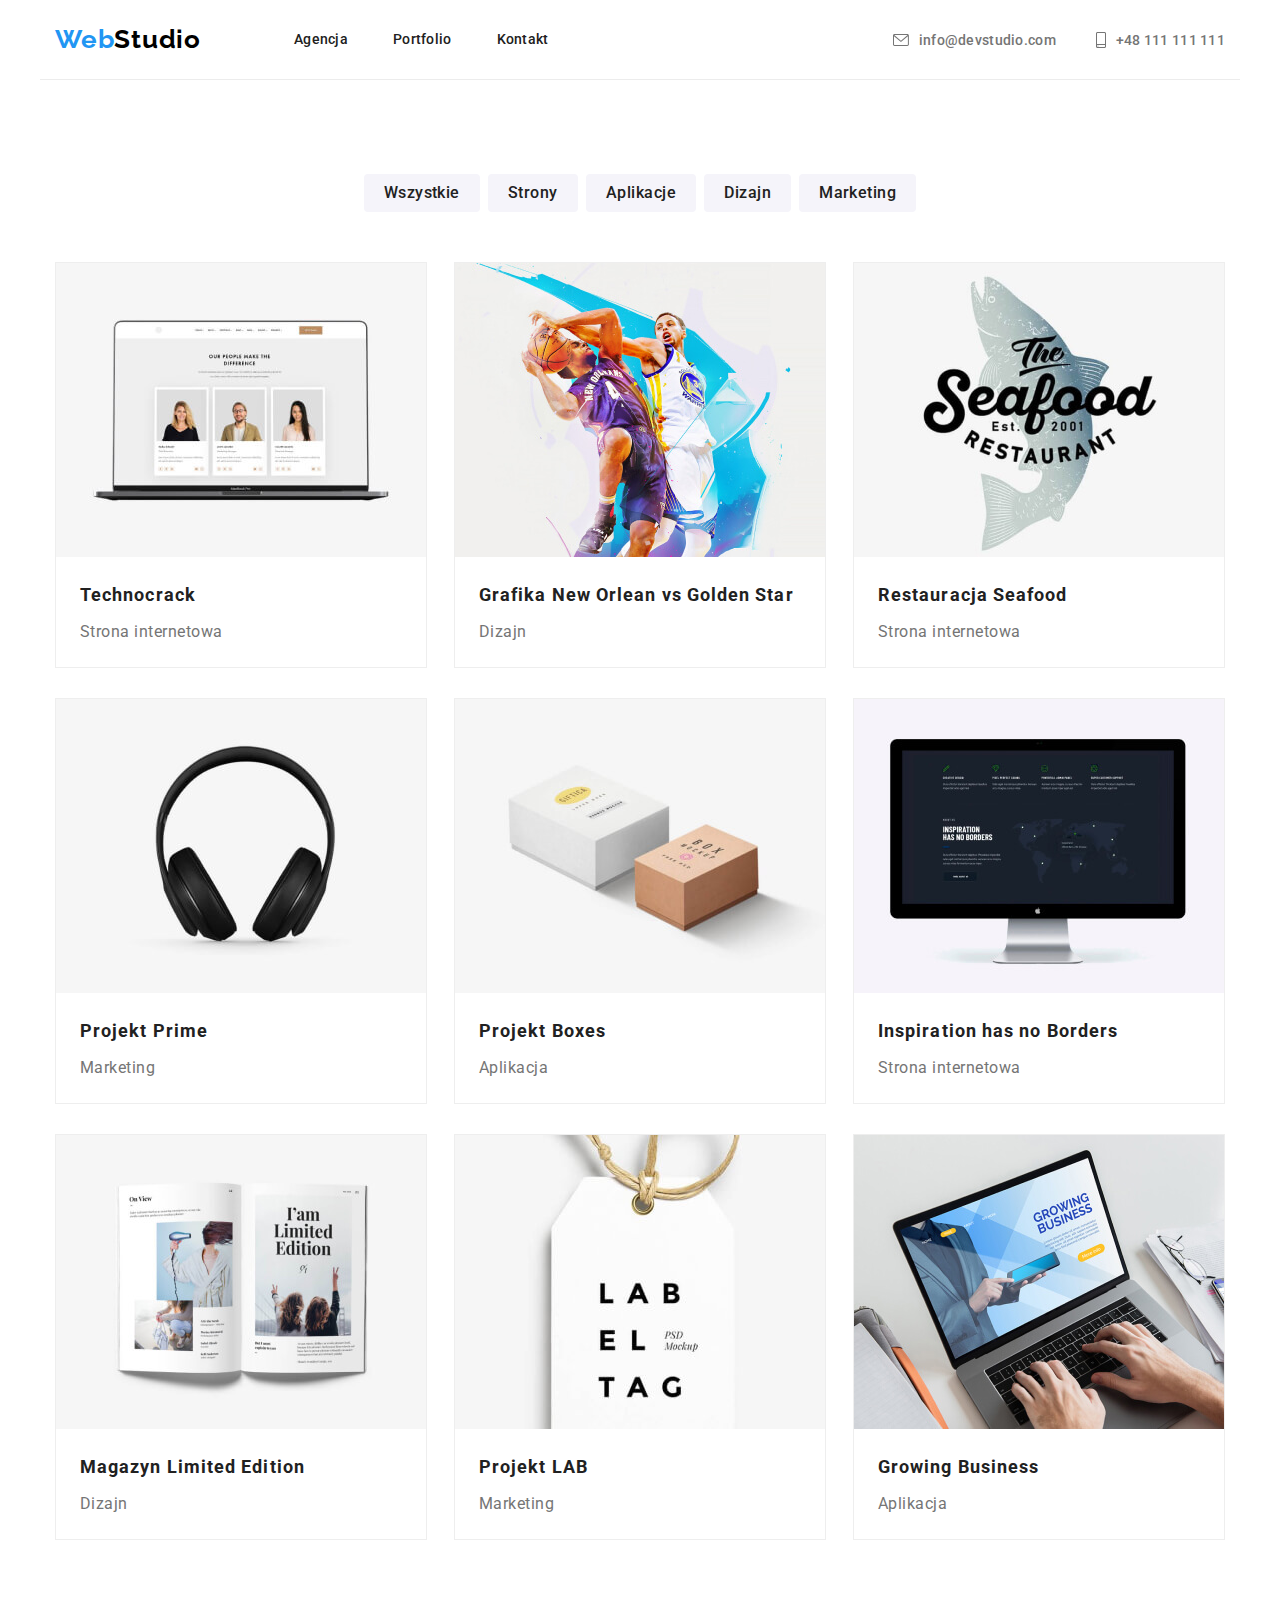
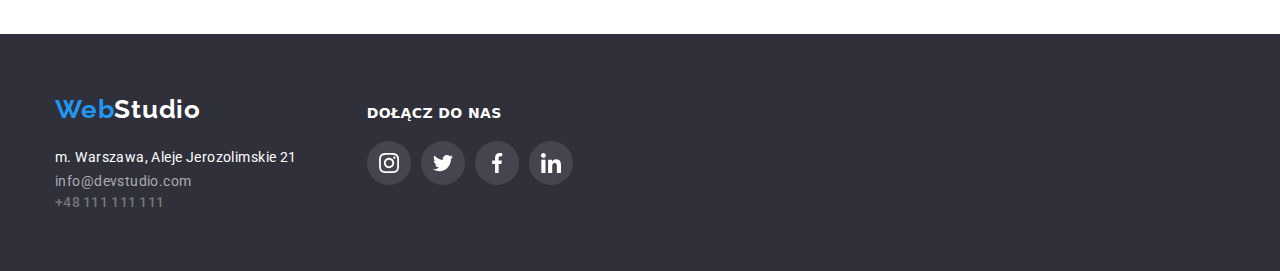
==== portfolio.html @ 9074f6f0 "kopiowanie plików z poprzedniego zadania" ====
<!DOCTYPE html>
<html lang="en">
<head>
    <meta charset="UTF-8">
    <meta http-equiv="X-UA-Compatible" content="IE=edge">
    <meta name="viewport" content="width=device-width, initial-scale=1.0">
    <link rel="stylesheet" href="https://cdnjs.cloudflare.com/ajax/libs/modern-normalize/1.0.0/modern-normalize.min.css">
    <link rel="stylesheet" href="css/styles.css">
    <link rel="preconnect" href="https://fonts.gstatic.com">
    <link href="https://fonts.googleapis.com/css2?family=Roboto:wght@400;500;700;900&display=swap" 
    rel="stylesheet">
    <link href="https://fonts.googleapis.com/css2?family=Raleway:wght@700&display=swap" 
    rel="stylesheet">
    <title>Portfolio</title>
</head>
<body>

    <header class="header">
        <div class="container">
        <div class="navigation-logo">   
        <a class="header-logo" href="#"><span class="nazwa-klasy">Web</span><span class="nazwa-klasy-2">Studio</span></a>
    </div>
    

   <nav class="navigation">
    <ul class="navigation-list">
        <li class="navigation-list-item">
            <a class="navigation-list-link" href="index.html">Agencja</a>
        </li>
        <li class="navigation-list-item">
            <a class="navigation-list-link" href="portfolio.html">Portfolio</a>
        </li>
        <li class="navigation-list-item">
            <a class="navigation-list-link" href="#">Kontakt</a>
        </li>
    </ul>
   </nav>

   <div class="contact">
    <ul class="contact_envelope">
        <li class="contact_envelope_li">
    <a class="adress_email_telefon" href="mailto:info@devstudio.com"><svg class="icon_envelope" width="16" height="12"><use href="./images/icons.svg#icon-envelope">
    </use></svg>info@devstudio.com
    </a></li></ul>
    <ul class="contact_phone">
        <li class="contact_phone_li">
    <a class="adress_email_telefon" href="tel:+48111111111"><svg class="icon_phone" width="10" height="16"><use href="./images/icons.svg#icon-smartphone">
    </use></svg>+48 111 111 111
    </a></li></ul>
    </div>
    </header>
    
    <main>
<section class="options section">
    <div class="container">
    <div class="options_names">
        <ul class="options_list">
                    <li class="options_list_name">
                        <button class="option_list_name_link" type="button">Wszystkie</button>
                    </li>
                    <li class="options_list_name">
                        <button class="option_list_name_link" type="button">Strony</button>
                    </li>
                    <li class="options_list_name">
                        <button class="option_list_name_link" type="button">Aplikacje</button>
                    </li>
                    <li class="options_list_name">
                        <button class="option_list_name_link" type="button">Dizajn</button>
                    </li>
                    <li class="options_list_name">
                        <button class="option_list_name_link" type="button">Marketing</button>
                    </li>
                    </ul>
                    </div>
    </div>
</section>

<section class="options_images">
    <div class="container">
<div class="options_images">
    <ul class="options_images_list">
        <li class="options_images_list_item">
            <img src="images/portfolio/website_1.jpg" alt="website" width="370" height="294">
            <h3 class="options_images_project">
                Technocrack</h3>
            <p class="options_images_name">
                Strona internetowa</p>
            </li>
        <li class="options_images_list_item">
            <img src="images/portfolio/designe_1.jpg" alt="design" width="370" height="294">
            <h3 class="options_images_project">
                Grafika New Orlean vs Golden Star</h3>
            <p class="options_images_name">
                Dizajn</p>
            </li>
        <li class="options_images_list_item">
            <img src="images/portfolio/aplication_1.jpg" alt="aplication" width="370" height="294">
            <h3 class="options_images_project">
                Restauracja Seafood</h3>
            <p class="options_images_name">
                Strona internetowa</p>
            </li>
        <li class="options_images_list_item">
            <img src="images/portfolio/marketing_1.jpg" alt="marketing" width="370" height="294">
            <h3 class="options_images_project">
                Projekt Prime</h3>
            <p class="options_images_name">
                Marketing</p>
            </li>
        <li class="options_images_list_item">
            <img src="images/portfolio/aplication_2.jpg" alt="aplication" width="370" height="294">
            <h3 class="options_images_project">
                Projekt Boxes</h3>
            <p class="options_images_name">
                Aplikacja</p>
            </li>
        <li class="options_images_list_item">
            <img src="images/portfolio/website_2.jpg" alt="website" width="370" height="294">
            <h3 class="options_images_project">
                Inspiration has no Borders</h3>
            <p class="options_images_name">
                Strona internetowa</p>
            </li>
        <li class="options_images_list_item">
            <img src="images/portfolio/designe_2.jpg" alt="design" width="370" height="294">
            <h3 class="options_images_project">
                Magazyn Limited Edition</h3>
            <p class="options_images_name">
                Dizajn</p>
            </li>
        <li class="options_images_list_item">
            <img src="images/portfolio/marketing_2.jpg" alt="marketing" width="370" height="294">
            <h3 class="options_images_project">
                Projekt LAB</h3>
            <p class="options_images_name">
                Marketing</p>
            </li>
        <li class="options_images_list_item">
            <img src="images/portfolio/aplication_3.jpg" alt="aplication" width="370" height="294">
            <h3 class="options_images_project">
                Growing Business</h3>
            <p class="options_images_name">
                Aplikacja</p>
            </li>
        </ul>
    </div>
</div>

</section>

    </main>

    <footer class="footer_things">
        <div class="container">
            <div class="two_side">
    <div class="left_side">
        <a class="header-logo" href="#"><span class="nazwa-klasy-3">Web</span><span class="nazwa-klasy-4">Studio</span></a>
    
        <address class="adress_footer">
            <ul>
                <li><a class="place" href="https://goo.gl/maps/Q3CB5K7nVuTxFvfKA" target="_blank">m. Warszawa, Aleje Jerozolimskie 21</a></li>
                <li><a class="mail" href="mailto:info@devstudio.com">info@devstudio.com</a></li>
                <li><a class="telefon" href="tel:+48111111111">+48 111 111 111</a></li>
            </ul>
        </address>
    </div>
    <div class="right_side">
    <p class="follow_us">DOŁĄCZ DO NAS</p>
    <ul class="follow_us_icons">
        <li class="follow_us_list list">
            <a class="follow_us_icon" href="#">
                <svg class="follow_us_icon_link">
                    <use href="./images/icons.svg#icon-instagram-2"></use>
                </svg>
            </a>
        </li>
        <li class="follow_us_list list">
            <a class="follow_us_icon" href="#">
                <svg class="follow_us_icon_link">
                    <use href="./images/icons.svg#icon-twitter-1"></use>
                </svg>
            </a>
        </li>
        <li class="follow_us_list list">
            <a class="follow_us_icon" href="#">
                <svg class="follow_us_icon_link">
                    <use href="./images/icons.svg#icon-facebook-1"></use>
                </svg>
            </a>
        </li>
        <li class="follow_us_list list">
            <a class="follow_us_icon" href="#">
                <svg class="follow_us_icon_link">
                    <use href="./images/icons.svg#icon-linkedin-1"></use>
                </svg>
            </a>
        </li>
    </ul>
    </div>
    </div>
    </div>
    </footer>
    </body>
    </html>
---- css/styles.css ----
:root {
  --main-font: font-family "Roboto", sans-serif;
  --main-color: #2196F3;
}

/* --- header --- */

.header-logo {
text-decoration: none;
font-family: "Raleway";
font-style: normal;
font-weight: bold;
font-size: 26px;
line-height: 31px;
letter-spacing: 0.03em;    
color: #2196F3; 
}
.nazwa-klasy-2 {
color: black;
}

.slogan_background {
background-color:rgba(47, 48, 58, 0.4);
background-image: linear-gradient( rgba(47, 48, 58, 0.4), rgba(47, 48, 58, 0.4) ), 
url('../images/background.jpg');
object-fit: contain;
}

.slogan {
font-family: "Roboto";
font-style: normal;
font-weight: 900;
font-size: 44px;
line-height: 60px;
/* or 136% */  
text-align: center;
letter-spacing: 0.06em;
text-transform: uppercase;
color: #FFFFFF;
}

.navigation-list-link {
text-decoration: none;    
font-family: "Roboto";
font-style: normal;
font-weight: 500;
font-size: 14px;
line-height: 16px;
letter-spacing: 0.02em;
color: #212121;
cursor: pointer;
}
.navigation-list-link:hover {
color: #2196F3;
}
.navigation-list-link:focus {
color: #2196F3;
}

.adress_email_telefon {
text-decoration: none;
font-family: "Roboto";
font-style: normal;
font-weight: 500;
font-size: 14px;
line-height: 16px;
letter-spacing: 0.02em;
color: #757575;
}  

.adress_email_telefon:active{
text-decoration: underline;    
}

.modal-btn {
font-family: "Roboto";
font-style: normal;
font-weight: bold;
font-size: 16px;
line-height: 30px;
/* identical to box height, or 187% */  
display: flex;
align-items: center;
text-align: center;
letter-spacing: 0.06em;
text-transform: uppercase;
background-color: #2196F3;   
color: #ffffff;
cursor: pointer;
}

.why_us_list_name {
font-family: "Roboto";
font-style: normal;
font-weight: bold;
font-size: 14px;
line-height: 16px;
letter-spacing: 0.03em;
text-transform: uppercase;
color: #212121;
}

.why_us_list_text {
font-family: "Roboto";
font-style: normal;
font-weight: normal;
font-size: 14px;
line-height: 24px;
/* or 171% */
letter-spacing: 0.03em;
color: #757575;
}

.secondary_header {
font-family: "Roboto";
font-style: normal;
font-weight: bold;
font-size: 36px;
line-height: 42px;
text-align: center;
letter-spacing: 0.03em;
color: #212121;
}

.our_team_cards_name {
font-family: "Roboto";
font-style: normal;
font-weight: 500;
font-size: 16px;
line-height: 19px;
/* identical to box height */
text-align: center;
letter-spacing: 0.03em;
color: #212121;
}

.our_team_cards_skill {
font-family: "Roboto";
font-style: normal;
font-weight: normal;
font-size: 16px;
line-height: 19px;
/* identical to box height */
text-align: center;
letter-spacing: 0.03em;
color: #757575;
}

.footer_things {
background-color: #2F303A;
}

.place {
text-decoration: none;
font-family: "Roboto";
font-style: normal;
font-weight: normal;
font-size: 14px;
line-height: 24px;
/* or 171% */
letter-spacing: 0.03em;
color: #FFFFFF;
} 
.place:active {
text-decoration: underline;   
}

.mail {
text-decoration: none;
font-family: "Roboto";
font-style: normal;
font-weight: normal;
font-size: 14px;
line-height: 24px;
/* or 171% */
letter-spacing: 0.03em;
color: rgba(255, 255, 255, 0.6);   
}
.mail:active {
text-decoration: underline;    
}

.telefon {
text-decoration: none;
font-family: "Roboto";
font-style: normal;
font-weight: 500;
font-size: 14px;
line-height: 16px;
letter-spacing: 0.02em;
color: #757575;
}
.telefon:active {
text-decoration: underline;     
}

/* --- PORTFOLIO --- */

.option_list_name_link {
text-decoration: none;
font-family: "Roboto";
font-style: normal;
font-weight: 500;
font-size: 16px;
line-height: 26px;
/* identical to box height, or 162% */
text-align: center;
letter-spacing: 0.03em;
color: #212121;
cursor: pointer;
}
.option_list_name_link:hover,
.option_list_name_link:focus {
background-color: #2196F3;
box-shadow: 0px 3px 1px rgba(0, 0, 0, 0.1), 0px 1px 2px rgba(0, 0, 0, 0.08), 0px 2px 2px rgba(0, 0, 0, 0.12);
border-radius: 4px;
} 

.options_images_project {
font-family: "Roboto";
font-style: normal;
font-weight: bold;
font-size: 18px;
line-height: 36px;
/* identical to box height, or 200% */
letter-spacing: 0.06em;
color: #212121;   
}

.options_images_name {
font-family: "Roboto";
font-style: normal;
font-weight: normal;
font-size: 16px;
line-height: 30px;
/* identical to box height, or 187% */
letter-spacing: 0.03em;
color: #757575;
}

.nazwa-klasy-4 {
color:#FFFFFF;
}



/* ----- homework-3_style-geometrii ----- */

/* resetowanie stylów selektora tagu dla elementów <h1>...<h6>, <p> i <ul> */

h1,
h2,
h3
{
margin: 0;
padding: 0;
}

ul,
li{
margin: 0; 
padding: 0;   
}
/* dałam oprócz "list-style: none;" to co powyżej,
 bo Alex powiedział na zajęciach praktycznych,
 że lepiej dawać właśnie po przecinku, w razie
 gdybyśmy chcieli jednak jakąś listę numerować
 czy wypunktować */

ul,
li {
list-style: none;    
}

p{
padding: 0; 
margin: 0;   
}

img {
display: block;
}

.list {
list-style: none;
}
  
.link {
text-decoration: none;
}

/* KLASY POMOCNICZE: CONTAINER I SECTION */

.container {
width: 1200px;
padding: 0 15px; 
align-items: center;
margin: 0 auto;
}

.section {
padding-top: 94px; 
}

/* HEADER */

.header .container {
display: flex;
align-items: center;
padding-top: 24px;
padding-bottom: 24px;
border-bottom: 1px solid #ececec;
}

/* tylko mail i telefon jest obok logo, a przyciski 
 "Agencja/Portfolio/Kontakt" są co prawda też obok,
 ale w kolumnie 3-wierszowej */

.navigation-logo {
display: flex;
align-items: center;
}

.header-logo {
text-decoration: none;
margin-right: 93px;
}

.navigation-list {
display: flex;
align-items: center;
}
/* teraz przyciski "Agencja/Portfolio/Kontakt" 
 są w jednym wierszu */

.navigation-list-item:not(:last-child) {
padding-right: 45px;
}

.header .contact {
margin-left: auto;
}
.contact {
list-style-type: none;
}
.adress_email_telefon:not(:last-child) {
margin-right: 50px;
}
.adress_email_telefon{
padding-left: 10px;  
}
.contact {
display: flex;
}

/* SLOGAN + BUTTON */

.slogan_background .container {
width: 1200px;
height: 600px;
align-items: center;
}

.slogan {
width: 696px;
padding-top: 200px;
margin: auto;
}

.modal-btn {
margin: auto;
width: 200px;
height: 50px;
box-shadow: 0px 4px 4px rgba(0, 0, 0, 0.15);
border-radius: 4px;
text-transform: none;
justify-content: center;
border: 0;
}

.modal-btn-class {
padding-top: 30px;
}

/* SEKCJA WHY US */

.why_us_list /*ul class*/ {
display:  flex;
}
/*jak dałam flex-wrap: wrap; to się usunęły kolumny*/

.why_us_list_item:not(:last-child) {
margin-right: 30px;
}

.why_us_list_name {
padding-bottom: 10px;  
}

 /* SEKCJA SERVICES */

.secondary_header_list {
display:  flex;
justify-content: space-between;
}

.secondary_header_images {
padding-top: 50px;
padding-bottom: 94px;
}

/* SEKCJA OUR TEAM */

.our_team {
background-color: #F5F4FA;
}

.our_team_cards_list {
display: flex;
justify-content: space-between;
}

.our_team_cards {
padding-top: 50px;
padding-bottom: 94px;
}

.our_team_cards_list_item {
background: #FFFFFF;
/* material shadow v1 */
box-shadow: 0px 1px 3px rgba(0, 0, 0, 0.12), 0px 1px 1px rgba(0, 0, 0, 0.14), 0px 2px 1px rgba(0, 0, 0, 0.2);
border-radius: 0px 0px 4px 4px;
filter: drop-shadow(0px 4px 4px rgba(0, 0, 0, 0.25));
}

.our_team_cards_name {
padding-top: 30px;
padding-bottom: 10px;
}

.our_team_cards_skill {
padding-bottom: 16px;
}

/* FOOTER */

.footer_things {
display: flex;
padding-top: 60px;
padding-bottom: 60px;
}

.adress_footer {
padding-top: 20px;
}

/* --- PORTFOLIO --- */

/* SEKCJA OPTIONS */

.options_list {
display: flex;
justify-content: center;
}

.options_list_name:not(:last-child) {
padding-right: 8px;
}

.option_list_name_link {
background: #F5F4FA;
border-radius: 4px;
padding-top: 6px;
padding-bottom: 6px;
padding-left: 20px;
padding-right: 20px;
border: 0;
}

.option_list_name_link:hover {
box-shadow: 0px 3px 1px rgba(0, 0, 0, 0.1), 0px 1px 2px rgba(0, 0, 0, 0.08), 0px 2px 2px rgba(0, 0, 0, 0.12);
border-radius: 4px;
} 
.option_list_name_link:focus {
box-shadow: 0px 3px 1px rgba(0, 0, 0, 0.1), 0px 1px 2px rgba(0, 0, 0, 0.08), 0px 2px 2px rgba(0, 0, 0, 0.12);
border-radius: 4px;
}

/* SEKCJA OPTIONS_IMAGES */

.options_images_list {
padding-top: 50px;
padding-bottom: 94px;
display: flex;
flex-wrap: wrap;
justify-content: space-between;
margin-top: -30px;
}

.options_images_list_item 
{
margin-top: 30px;
border: 1px solid #EEEEEE;
box-sizing: border-box;
}

.options_images_project {
padding-top: 20px;
padding-bottom: 4px;
padding-left: 24px;
padding-right: 24px;
}

.options_images_name {
padding-bottom: 20px;
padding-left: 24px;
padding-right: 24px;;
}

/* why us 4 zadanie */

.why_us_list_image_icon_background {
display: flex; 
justify-content: center;
align-items: center;
width: 270px;
height: 120px;
background: #F5F4FA;
border-radius: 4px;
}
.why_us_list_image_icon {
display: flex;  
display: block;
justify-content: center;
width: 70px;
height: 70px;
}

.why_us_list_name {
margin-top: 30px;
}


/* email_phone 4 zadanie*/

.contact_envelope {
display: flex;
align-items: center;
fill:#757575;
}

.contact_phone {
display: flex;
align-items: center;
fill:#757575;
padding-left: 30px;
}
 
.phone_icon_link {
display: flex;
text-decoration: none;
}

.adress_email_telefon:hover {
color: #2196F3;
fill: #2196F3;
}

.icon_envelope {
margin-right: 10px;
}

.icon_phone {
margin-right: 10px;
}

.adress_email_telefon {
display: flex;
align-items: center;
}

/* social list icons 4 zadanie */

.social_list {
display: flex;
align-items: center;
justify-content: space-between;
padding-right: 32px;
padding-left: 32px;
padding-bottom: 30px;
}

.social_list_item {
justify-content: center;
}

.social_list__link {
display: flex;
width: 44px;
height: 44px;
fill: #afb1b8;
background-color: #fff;
border-radius: 50%;
justify-content: center;
align-items: center;
}

.social_icon {
width: 20px;
height: 20px;
align-items: center;
display: block;
}

.social_list__link:hover,
.social_list__link:focus {
fill: #fff;
background-color: var(--main-color);
}

/* section customers 4 zadanie */

.our_customers {
list-style-type: none;
display: flex;
align-items: center;
justify-content: space-between;
}

.our_customers_list {
display: flex;
justify-content: center;
align-items: center;
}

.our_customers_list_item {
display: flex;
width: 170px;
height: 92px;
border: 1px solid #afb1b8;
fill: #afb1b8;
border-radius: 4px;
justify-content: center;
align-items: center;
margin-top: 50px;
margin-bottom: 94px;
}

.our_customers_icon {
width: 106px;
height: 60px;
}

.our_customers_list_item:hover,
.our_customers_list_item:focus {
fill: var(--main-color);
border-color: var(--main-color);
}

/* footer 4 zadanie */

.two_side {
display: flex;
align-items: baseline;
}

.left_side {
display: block;
}

.right_side {
margin-left: 70px;
}

.follow_us {
display: flex;
align-items: center;
font-family: var(--main-font);
font-style: normal;
font-weight: bold;
font-size: 14px;
line-height: 1.142;
letter-spacing: 0.03em;
color: #fff;
}

.follow_us_icons {
display: flex;
align-items: center;
}

.follow_us_icon {
display: flex;
width: 44px;
height: 44px;
fill: #fff;
background-color: rgba(255, 255, 255, 0.1);
border-radius: 50%;
justify-content: center;
align-items: center;
margin-top: 20px;
}

.follow_us_list:not(:last-child) {
margin-right: 10px;
}

.follow_us_icon_link {
width: 20px;
height: 20px;
display: block;
}

.follow_us_icon:hover,
.follow_us_icon:focus {
fill: #fff;
background-color: var(--main-color);
}

/* portfolio 4 zadanie */

.options_images_list_item:hover {
box-shadow: 0px 1px 1px rgba(0, 0, 0, 0.12), 0px 4px 4px rgba(0, 0, 0, 0.06), 1px 4px 6px rgba(0, 0, 0, 0.16);
cursor: pointer;
}
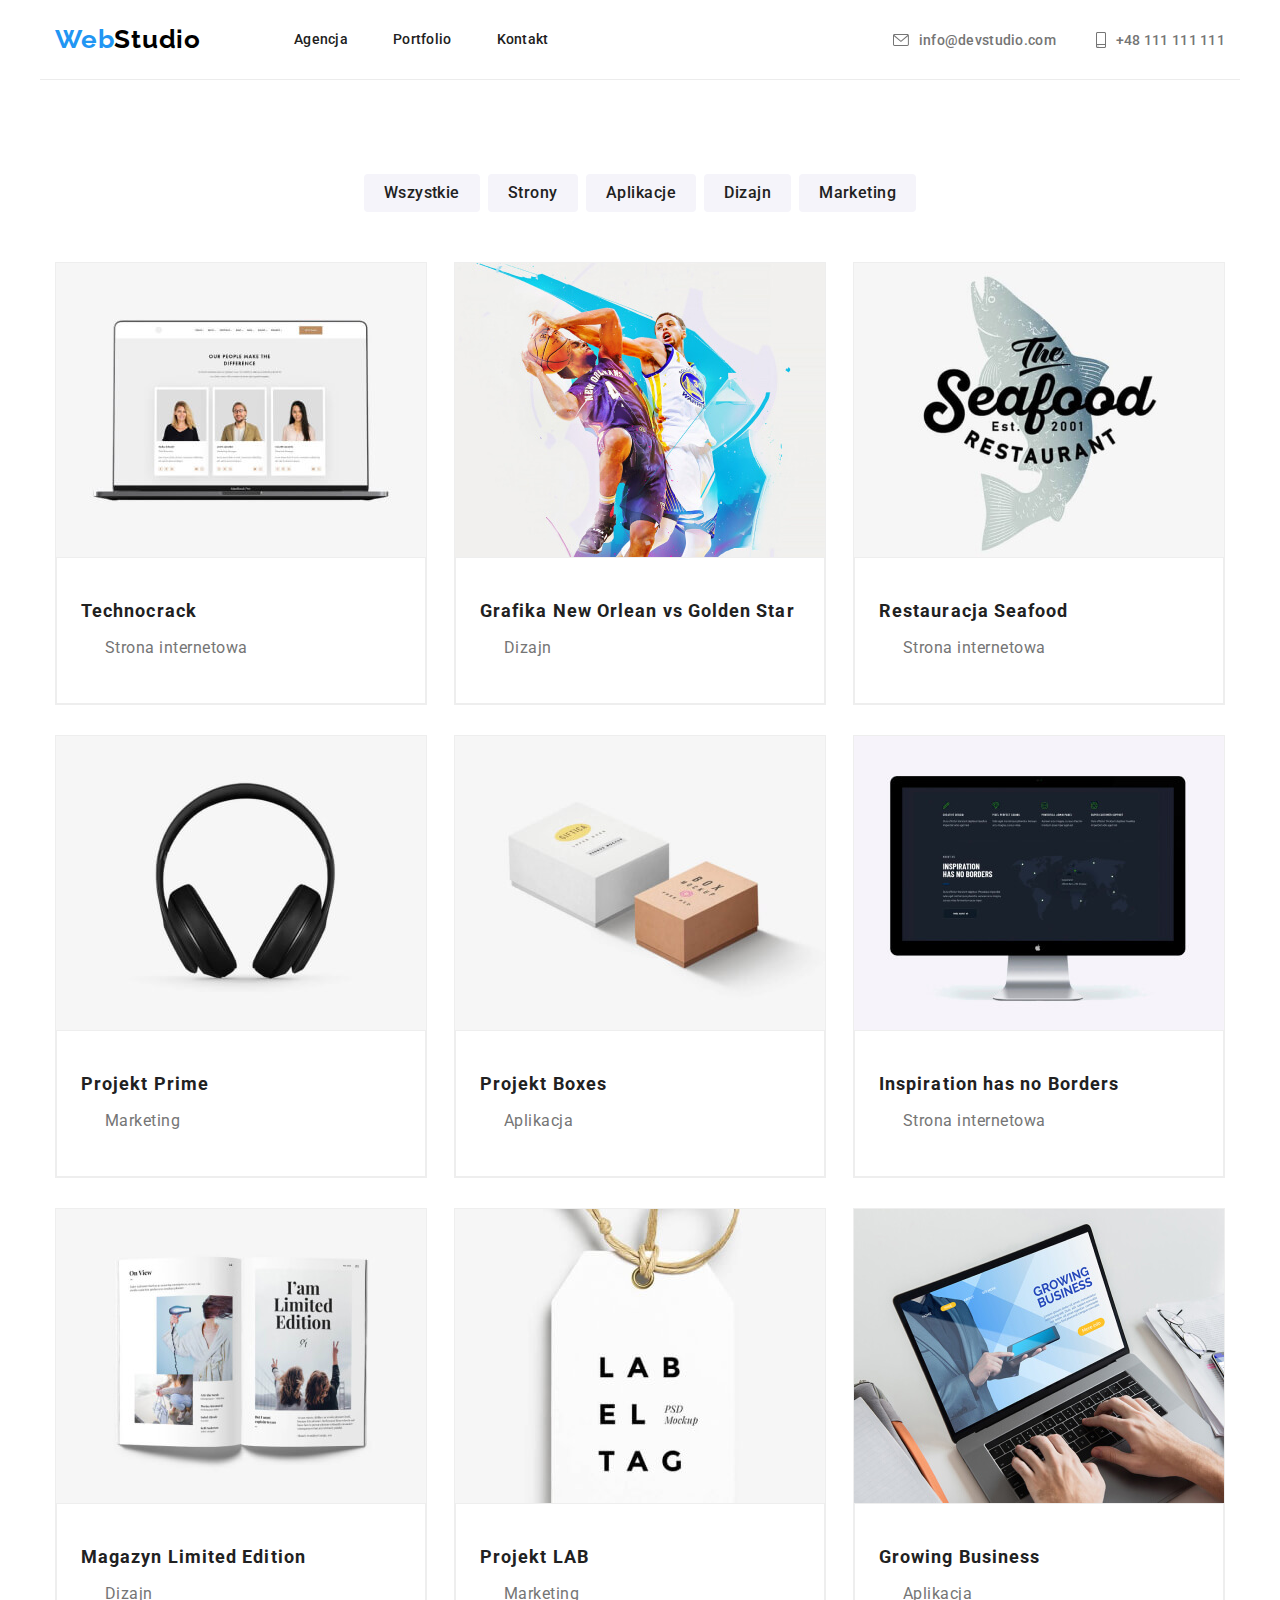
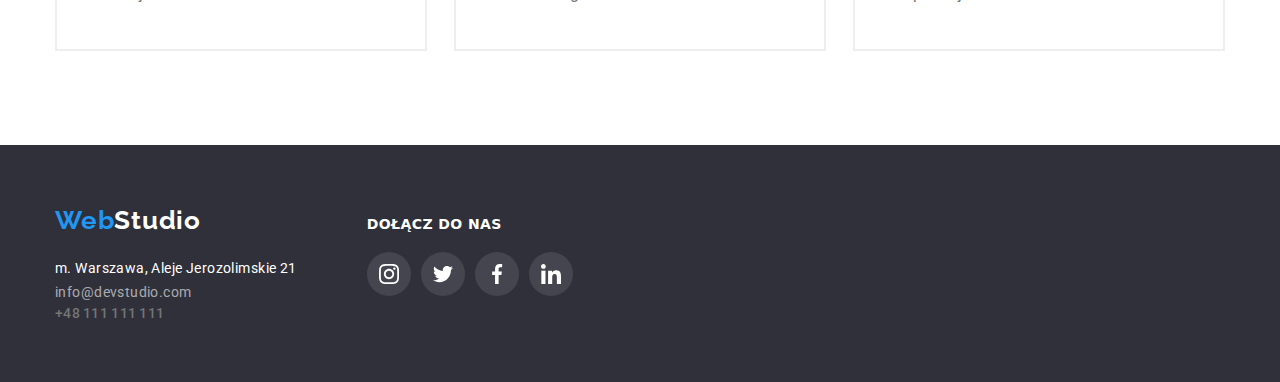
==== commit 3da73033: "«C5» Niebieska nakładka z tekstem na kartach strony Portfolio pojawia się po najechaniu kursorem w d" ====
--- a/portfolio.html
+++ b/portfolio.html
@@ -28,7 +28,7 @@
             <a class="navigation-list-link" href="index.html">Agencja</a>
         </li>
         <li class="navigation-list-item">
-            <a class="navigation-list-link" href="portfolio.html">Portfolio</a>
+            <a class="navigation-list-link current" href="portfolio.html">Portfolio</a>
         </li>
         <li class="navigation-list-item">
             <a class="navigation-list-link" href="#">Kontakt</a>
@@ -80,67 +80,157 @@
 <div class="options_images">
     <ul class="options_images_list">
         <li class="options_images_list_item">
+            <div class="portfolio-img">
             <img src="images/portfolio/website_1.jpg" alt="website" width="370" height="294">
+            <div class="overlay">
+                <p>Technocrack jest popularną platformą wykorzystywaną do rozpowszechniania
+                    koronawirusa. Firmy wykorzystują tę platformę
+                    do celów szpiegowskich i ataków na niezabezpieczone serwery konkurencji</p>
+            </div>
+        </div>
+            <div class="description">
             <h3 class="options_images_project">
                 Technocrack</h3>
             <p class="options_images_name">
+                Strona internetowa</p>    
+            </div>
+        </img>
+            </li>
+        <li class="options_images_list_item">
+            <div class="portfolio-img">
+            <img src="images/portfolio/designe_1.jpg" alt="design" width="370" height="294">
+            <div class="overlay">
+                <p>Technocrack jest popularną platformą wykorzystywaną do rozpowszechniania
+                    koronawirusa. Firmy wykorzystują tę platformę
+                    do celów szpiegowskich i ataków na niezabezpieczone serwery konkurencji</p>
+            </div>
+        </div>
+            <div class="description">
+            <h3 class="options_images_project">
+                Grafika New Orlean vs Golden Star</h3>
+            <p class="options_images_name">
+                Dizajn</p>    
+            </div>
+        </img>
+            </li>
+        <li class="options_images_list_item">
+            <div class="portfolio-img">
+            <img src="images/portfolio/aplication_1.jpg" alt="aplication" width="370" height="294">
+            <div class="overlay">
+                <p>Technocrack jest popularną platformą wykorzystywaną do rozpowszechniania
+                    koronawirusa. Firmy wykorzystują tę platformę
+                    do celów szpiegowskich i ataków na niezabezpieczone serwery konkurencji</p>
+            </div>
+        </div>
+            <div class="description">
+            <h3 class="options_images_project">
+                Restauracja Seafood</h3>
+            <p class="options_images_name">
                 Strona internetowa</p>
-            </li>
-        <li class="options_images_list_item">
-            <img src="images/portfolio/designe_1.jpg" alt="design" width="370" height="294">
-            <h3 class="options_images_project">
-                Grafika New Orlean vs Golden Star</h3>
-            <p class="options_images_name">
-                Dizajn</p>
-            </li>
-        <li class="options_images_list_item">
-            <img src="images/portfolio/aplication_1.jpg" alt="aplication" width="370" height="294">
-            <h3 class="options_images_project">
-                Restauracja Seafood</h3>
-            <p class="options_images_name">
-                Strona internetowa</p>
-            </li>
-        <li class="options_images_list_item">
+            </div>
+            </img>
+            </li>
+        <li class="options_images_list_item">
+            <div class="portfolio-img">
             <img src="images/portfolio/marketing_1.jpg" alt="marketing" width="370" height="294">
+            <div class="overlay">
+                <p>Technocrack jest popularną platformą wykorzystywaną do rozpowszechniania
+                    koronawirusa. Firmy wykorzystują tę platformę
+                    do celów szpiegowskich i ataków na niezabezpieczone serwery konkurencji</p>
+            </div>
+        </div>
+            <div class="description">
             <h3 class="options_images_project">
                 Projekt Prime</h3>
             <p class="options_images_name">
-                Marketing</p>
-            </li>
-        <li class="options_images_list_item">
+                Marketing</p>    
+            </div>
+        </img>
+            </li>
+        <li class="options_images_list_item">
+            <div class="portfolio-img">
             <img src="images/portfolio/aplication_2.jpg" alt="aplication" width="370" height="294">
+            <div class="overlay">
+                <p>Technocrack jest popularną platformą wykorzystywaną do rozpowszechniania
+                    koronawirusa. Firmy wykorzystują tę platformę
+                    do celów szpiegowskich i ataków na niezabezpieczone serwery konkurencji</p>
+            </div>
+        </div>
+            <div class="description">
             <h3 class="options_images_project">
                 Projekt Boxes</h3>
             <p class="options_images_name">
-                Aplikacja</p>
-            </li>
-        <li class="options_images_list_item">
+                Aplikacja</p>    
+            </div>
+        </img>
+            </li>
+        <li class="options_images_list_item">
+            <div class="portfolio-img">
             <img src="images/portfolio/website_2.jpg" alt="website" width="370" height="294">
+            <div class="overlay">
+                <p>Technocrack jest popularną platformą wykorzystywaną do rozpowszechniania
+                    koronawirusa. Firmy wykorzystują tę platformę
+                    do celów szpiegowskich i ataków na niezabezpieczone serwery konkurencji</p>
+            </div>
+        </div>
+            <div class="description">
             <h3 class="options_images_project">
                 Inspiration has no Borders</h3>
             <p class="options_images_name">
-                Strona internetowa</p>
-            </li>
-        <li class="options_images_list_item">
+                Strona internetowa</p>    
+            </div>
+        </img> 
+            </li>
+        <li class="options_images_list_item">
+            <div class="portfolio-img">
             <img src="images/portfolio/designe_2.jpg" alt="design" width="370" height="294">
+            <div class="overlay">
+                <p>Technocrack jest popularną platformą wykorzystywaną do rozpowszechniania
+                    koronawirusa. Firmy wykorzystują tę platformę
+                    do celów szpiegowskich i ataków na niezabezpieczone serwery konkurencji</p>
+            </div>
+        </div>
+            <div class="description">
             <h3 class="options_images_project">
                 Magazyn Limited Edition</h3>
             <p class="options_images_name">
-                Dizajn</p>
-            </li>
-        <li class="options_images_list_item">
+                Dizajn</p>    
+            </div>
+        </img>
+            </li>
+        <li class="options_images_list_item">
+            <div class="portfolio-img">
             <img src="images/portfolio/marketing_2.jpg" alt="marketing" width="370" height="294">
+            <div class="overlay">
+                <p>Technocrack jest popularną platformą wykorzystywaną do rozpowszechniania
+                    koronawirusa. Firmy wykorzystują tę platformę
+                    do celów szpiegowskich i ataków na niezabezpieczone serwery konkurencji</p>
+            </div>
+        </div>
+            <div class="description">
             <h3 class="options_images_project">
                 Projekt LAB</h3>
             <p class="options_images_name">
-                Marketing</p>
-            </li>
-        <li class="options_images_list_item">
+                Marketing</p>    
+            </div>
+        </img>
+            </li>
+        <li class="options_images_list_item">
+            <div class="portfolio-img">
             <img src="images/portfolio/aplication_3.jpg" alt="aplication" width="370" height="294">
+            <div class="overlay">
+                <p>Technocrack jest popularną platformą wykorzystywaną do rozpowszechniania
+                    koronawirusa. Firmy wykorzystują tę platformę
+                    do celów szpiegowskich i ataków na niezabezpieczone serwery konkurencji</p>
+            </div>
+        </div>
+            <div class="description">
             <h3 class="options_images_project">
                 Growing Business</h3>
             <p class="options_images_name">
-                Aplikacja</p>
+                Aplikacja</p>    
+            </div>
+        </img>
             </li>
         </ul>
     </div>
--- a/css/styles.css
+++ b/css/styles.css
@@ -54,10 +54,30 @@
 }
 .navigation-list-link:hover {
 color: #2196F3;
+transition-property: background-color, fill;
+transition-duration: 250ms;
+transition-timing-function: cubic-bezier(0.4, 0, 0.2, 1);
 }
 .navigation-list-link:focus {
+transition-property: background-color, fill;
+transition-duration: 250ms;
+transition-timing-function: cubic-bezier(0.4, 0, 0.2, 1);
 color: #2196F3;
 }
+
+.navigation-list-link current::after
+{
+  content:"";
+  display: block;
+  width: 53px;
+  height: 4px;
+  background-color: var(--secondary-color);
+  position: absolute;
+  top:45px;
+  border-radius: 2px;
+  left:2px;
+}
+
 
 .adress_email_telefon {
 text-decoration: none;
@@ -216,6 +236,9 @@
 background-color: #2196F3;
 box-shadow: 0px 3px 1px rgba(0, 0, 0, 0.1), 0px 1px 2px rgba(0, 0, 0, 0.08), 0px 2px 2px rgba(0, 0, 0, 0.12);
 border-radius: 4px;
+transition-property: background-color, fill;
+transition-duration: 250ms;
+transition-timing-function: cubic-bezier(0.4, 0, 0.2, 1);
 } 
 
 .options_images_project {
@@ -244,7 +267,47 @@
 color:#FFFFFF;
 }
 
-
+.portfolio-img {
+  position: relative;
+  overflow: hidden;
+}
+
+.overlay {
+  background-color: rgba(33, 150, 243, 0.9);
+  position: absolute;
+  top: 0;
+  left: 0;
+  width: 100%;
+  height: 100%;
+  transform: translateY(100%);
+  padding: 49px 45px 49px 24px ;
+  color: #FFFFFF;
+  font-size: 18px;
+  line-height: 1.555;
+  letter-spacing: 0.03em;
+}
+.options_images_list_item:hover .overlay,
+.options_images_list_item:focus .overlay,
+.options_images_list_item:hover .overlay,
+.options_images_list_item:focus .overlay {
+  transform: translateY(0);
+  transition-duration: 500ms;
+  transition-timing-function: cubic-bezier(0.4, 0, 0.2, 1);
+}
+
+.description {
+  padding: 15px 24px 20px 24px;
+  border: 1px solid #eeeeee;
+  display: flex;
+  flex-direction: column;
+  justify-content: center;
+  align-items: flex-start;
+}
+
+.options_images_project {
+  margin: 0;
+
+}
 
 /* ----- homework-3_style-geometrii ----- */
 
@@ -411,6 +474,27 @@
 padding-bottom: 94px;
 }
 
+.secondary_header_list_item {
+position: relative;
+}
+
+
+.inside-text {
+  position: absolute;
+  width: 100%;
+  background: rgba(47, 48, 58, 0.8);
+  padding: 27px 0;
+  bottom: 0;
+}
+
+.about-info-text {
+  font-size: 14px;
+  letter-spacing: 0.3px;
+  text-align: center;
+  text-transform: uppercase;
+  color: #fff;
+}
+
 /* SEKCJA OUR TEAM */
 
 .our_team {
@@ -482,10 +566,16 @@
 .option_list_name_link:hover {
 box-shadow: 0px 3px 1px rgba(0, 0, 0, 0.1), 0px 1px 2px rgba(0, 0, 0, 0.08), 0px 2px 2px rgba(0, 0, 0, 0.12);
 border-radius: 4px;
+transition-property: background-color, fill;
+transition-duration: 250ms;
+transition-timing-function: cubic-bezier(0.4, 0, 0.2, 1);
 } 
 .option_list_name_link:focus {
 box-shadow: 0px 3px 1px rgba(0, 0, 0, 0.1), 0px 1px 2px rgba(0, 0, 0, 0.08), 0px 2px 2px rgba(0, 0, 0, 0.12);
 border-radius: 4px;
+transition-property: background-color, fill;
+transition-duration: 250ms;
+transition-timing-function: cubic-bezier(0.4, 0, 0.2, 1);
 }
 
 /* SEKCJA OPTIONS_IMAGES */
@@ -509,8 +599,6 @@
 .options_images_project {
 padding-top: 20px;
 padding-bottom: 4px;
-padding-left: 24px;
-padding-right: 24px;
 }
 
 .options_images_name {
@@ -563,9 +651,13 @@
 text-decoration: none;
 }
 
-.adress_email_telefon:hover {
+.adress_email_telefon:hover,
+.adress_email_telefon:focus {
 color: #2196F3;
 fill: #2196F3;
+transition-property: background-color, fill;
+transition-duration: 250ms;
+transition-timing-function: cubic-bezier(0.4, 0, 0.2, 1);
 }
 
 .icon_envelope {
@@ -618,6 +710,9 @@
 .social_list__link:focus {
 fill: #fff;
 background-color: var(--main-color);
+transition-property: background-color, fill;
+transition-duration: 250ms;
+transition-timing-function: cubic-bezier(0.4, 0, 0.2, 1);
 }
 
 /* section customers 4 zadanie */
@@ -657,6 +752,9 @@
 .our_customers_list_item:focus {
 fill: var(--main-color);
 border-color: var(--main-color);
+transition-property: background-color, fill;
+transition-duration: 250ms;
+transition-timing-function: cubic-bezier(0.4, 0, 0.2, 1);
 }
 
 /* footer 4 zadanie */
@@ -717,11 +815,71 @@
 .follow_us_icon:focus {
 fill: #fff;
 background-color: var(--main-color);
+transition-property: background-color, fill;
+transition-duration: 250ms;
+transition-timing-function: cubic-bezier(0.4, 0, 0.2, 1);
 }
 
 /* portfolio 4 zadanie */
 
-.options_images_list_item:hover {
+.options_images_list_item:hover,
+.options_images_list_item:focus {
 box-shadow: 0px 1px 1px rgba(0, 0, 0, 0.12), 0px 4px 4px rgba(0, 0, 0, 0.06), 1px 4px 6px rgba(0, 0, 0, 0.16);
 cursor: pointer;
-} +transition-property: background-color, fill;
+transition-duration: 250ms;
+transition-timing-function: cubic-bezier(0.4, 0, 0.2, 1);
+} 
+
+/* na końcu index.html  */
+
+
+.backdrop{
+  position: fixed;
+  left: 0;
+  top: 0;
+  width: 100%;
+  height: 100%;
+  background-color: rgba(0, 0, 0, 0.2);
+}
+
+.is-hidden .modal{
+   transform: translate(-200%,-200%);
+}Dla wszystkich efektów najechania kursorem i focusu (kolor, tło, cień) wykonywany jest transition. Czas - 250ms, funkcja rozkładu czasu - cubic-bezier(0.4, 0, 0.2, 1).
+
+.modal{
+  position: absolute;
+  top:50%;
+  left:50%;
+  transform: translate(-50%,-50%);
+  background-color: var(--third-color);
+  box-shadow: 0px 1px 3px rgba(0, 0, 0, 0.12), 0px 1px 1px rgba(0, 0, 0, 0.14), 0px 2px 1px rgba(0, 0, 0, 0.2);
+  border-radius: 4px;
+  width: 528px;
+  height: 581px;
+  transition: transform 1s ease-out;
+}
+
+.close-btn{
+  position: absolute;
+  top: 8px;
+  right: 8px;
+  width: 30px;
+  height: 30px;
+  background-color: var(--third-color);
+  border: 1px solid rgba(0, 0, 0, 0.1);
+  border-radius: 50%;
+  cursor: pointer;
+}
+
+.is-hidden{
+  opacity: 0;
+  visibility: hidden;
+  pointer-events: none;
+}
+
+.close-modal-btn{
+  position:absolute;
+  left:9px;
+  top:9px;
+}